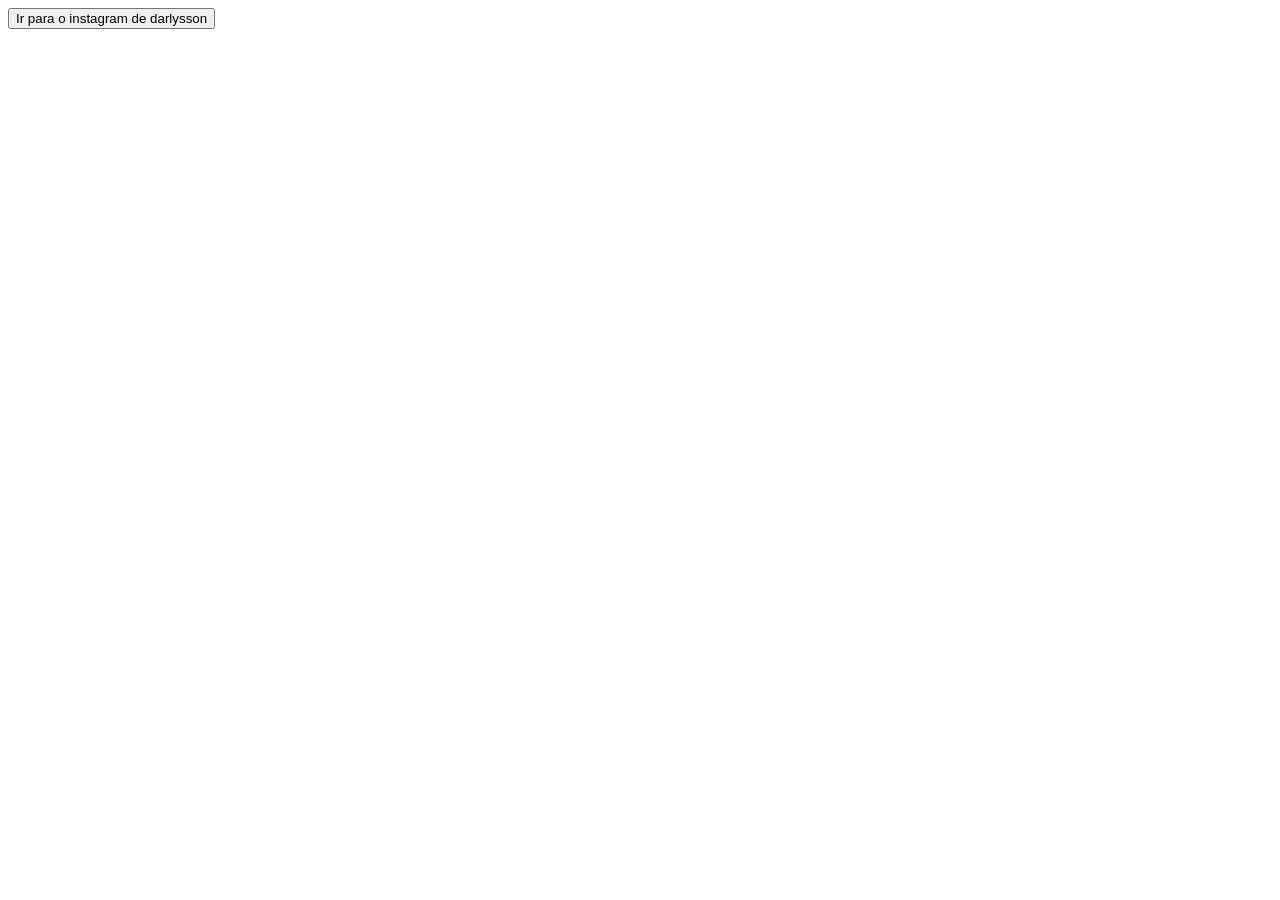
==== index.html @ 5917d844 "criei um botão" ====
<!DOCTYPE html>
<html lang="en">
  <head>
    <meta charset="UTF-8" />
    <meta name="viewport" content="width=device-width, initial-scale=1.0" />
    <link rel="stylesheet" href="style.css" />
    <title>Document</title>
  </head>
  <body>
    <a href="https://www.instagram.com/darlizks/?hl=pt">
      <button>Ir para o instagram de darlysson</button>
    </a>
  </body>
</html>
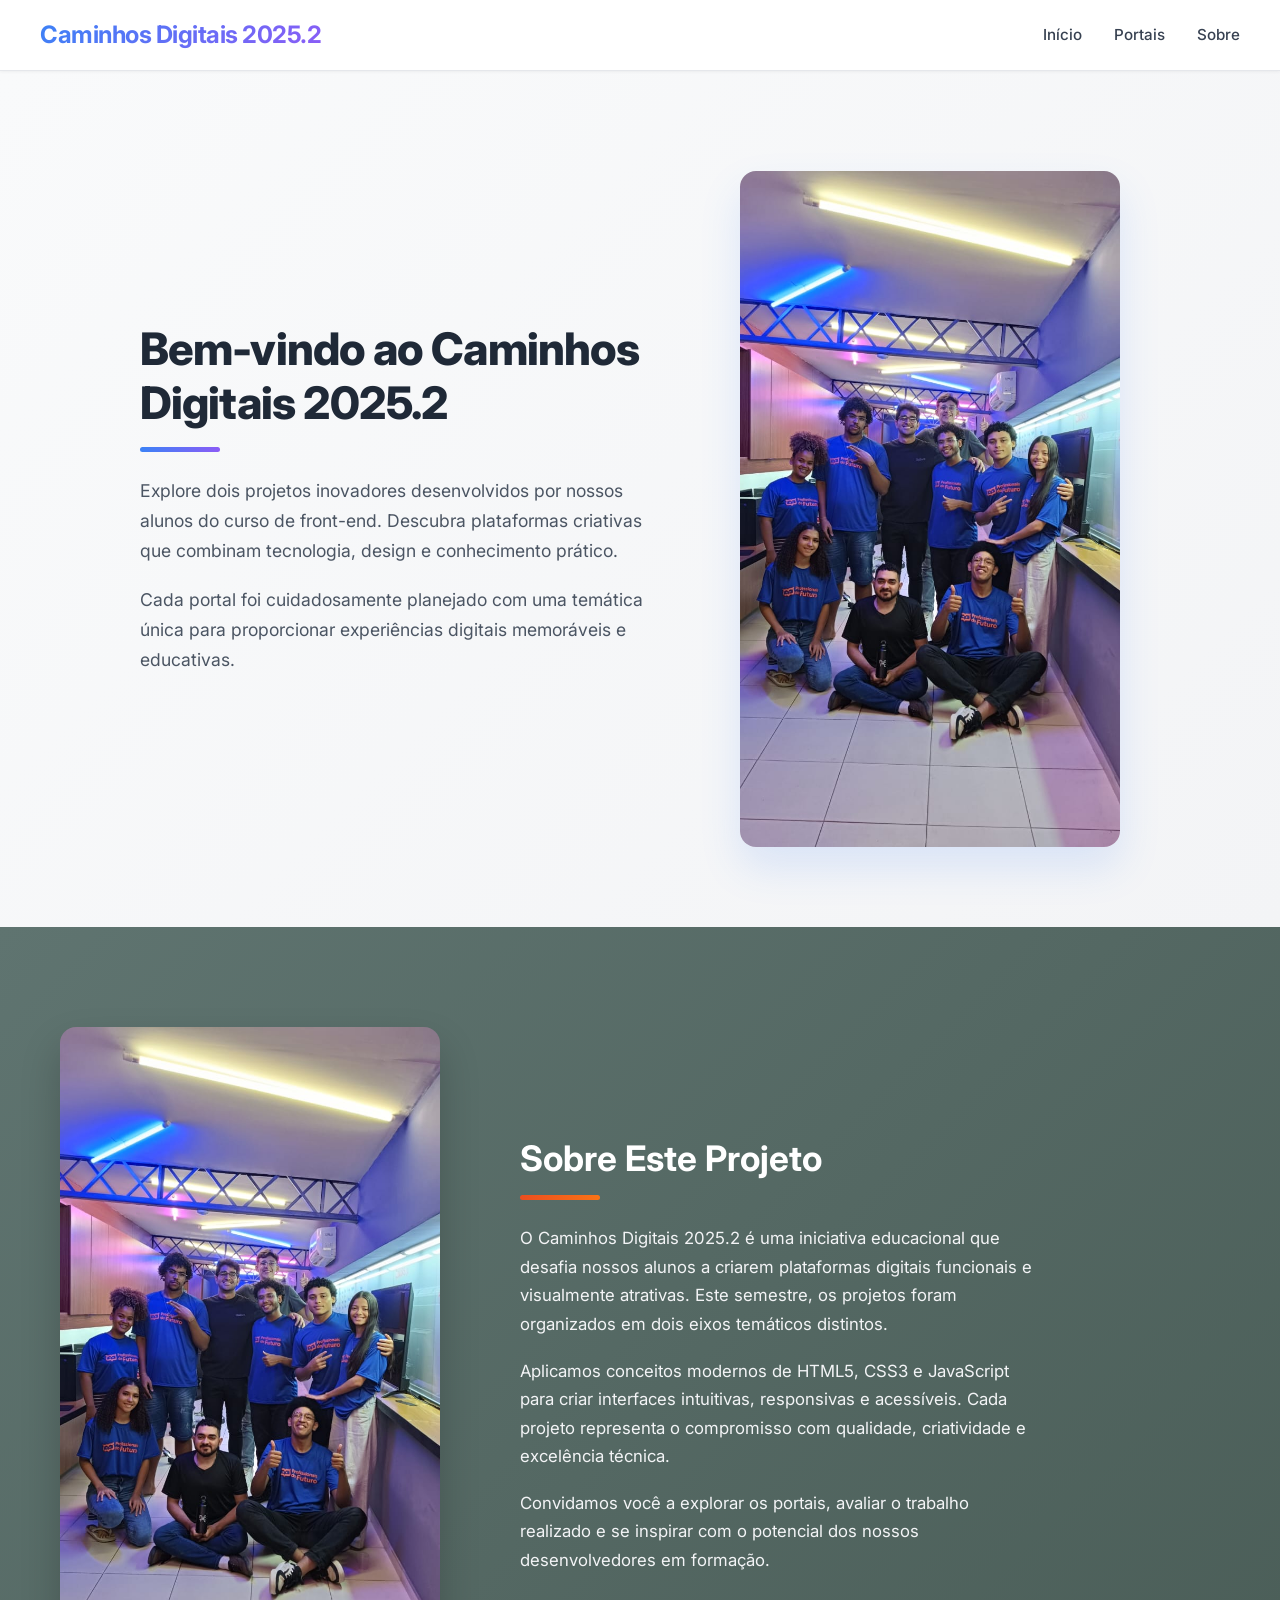
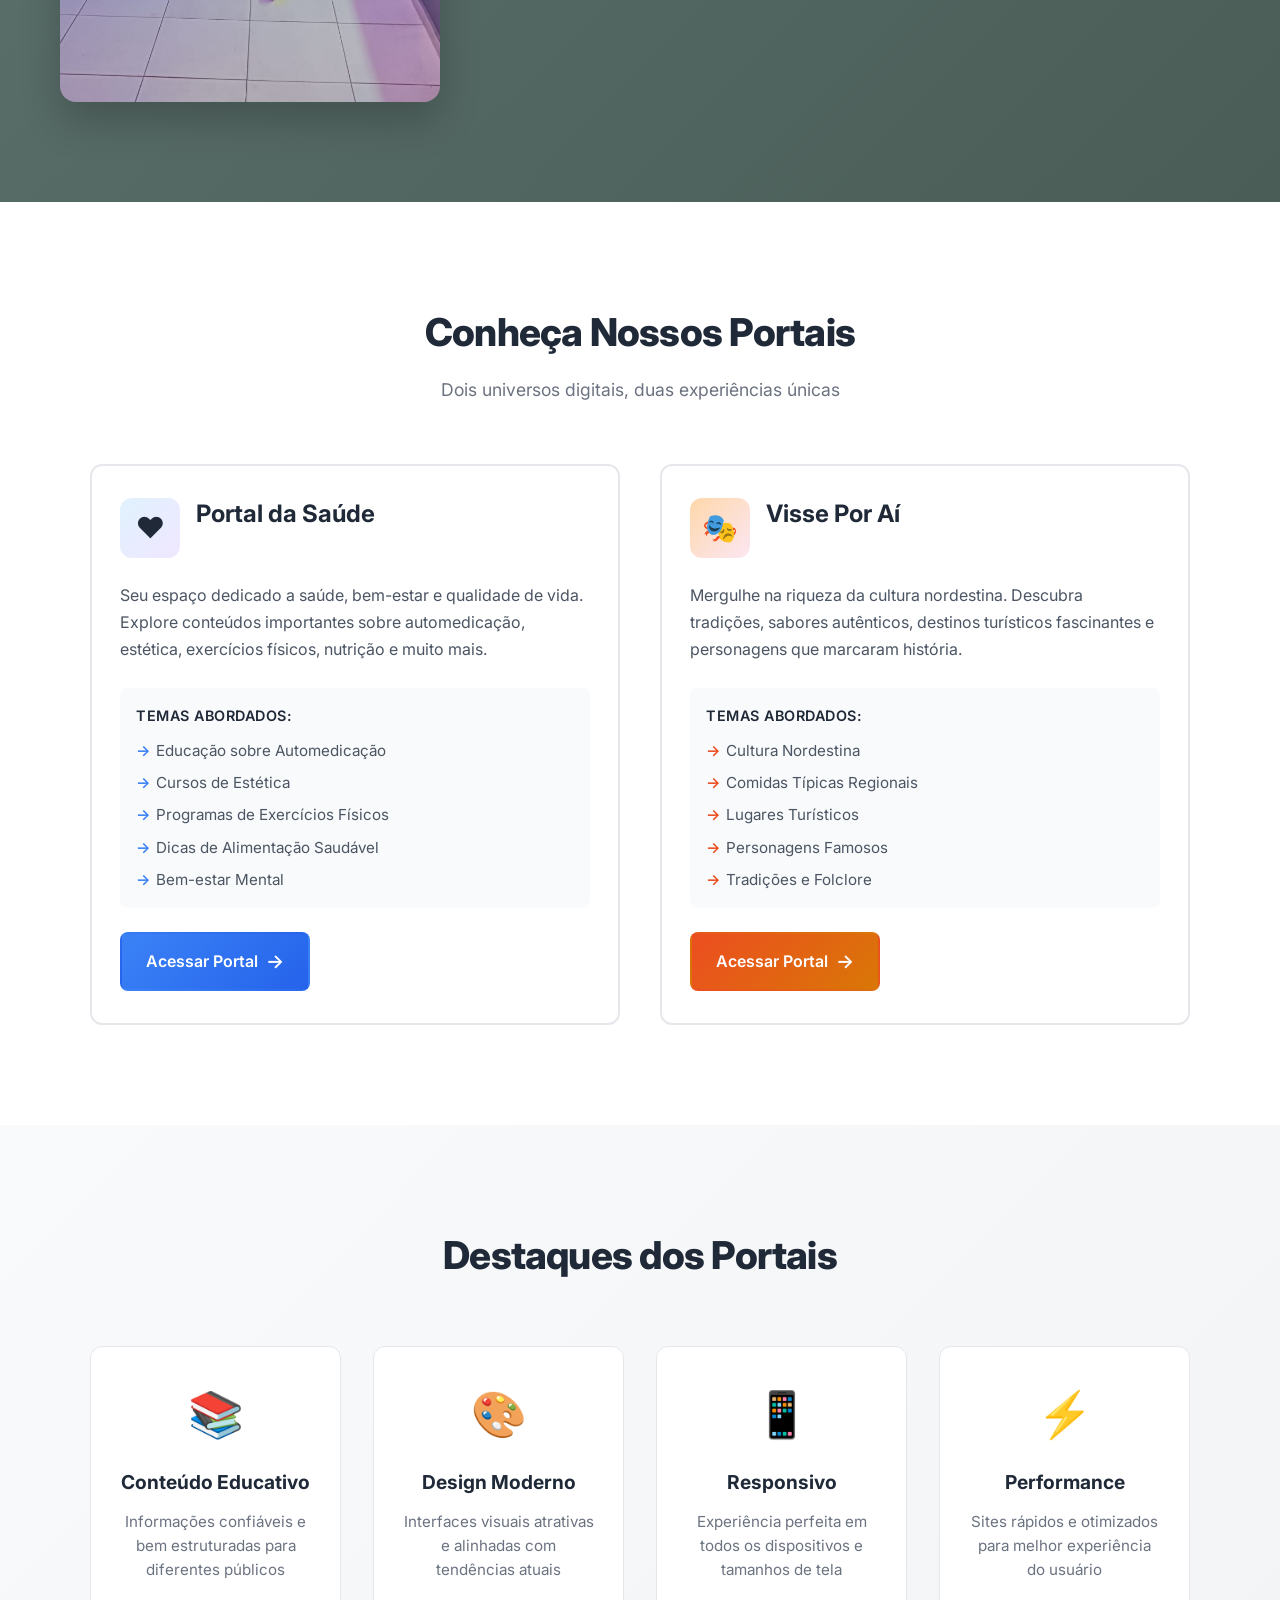
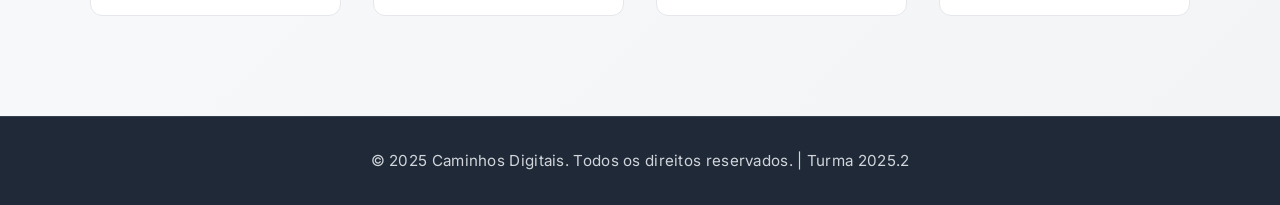
==== commit d81ec790: "feat: site v1" ====
--- a/index.html
+++ b/index.html
@@ -1,14 +1,168 @@
 <!DOCTYPE html>
-<html lang="en">
-  <head>
-    <meta charset="UTF-8" />
-    <meta name="viewport" content="width=device-width, initial-scale=1.0" />
-    <link rel="stylesheet" href="style.css" />
-    <title>Document</title>
-  </head>
-  <body>
-    <a href="https://www.instagram.com/darlizks/?hl=pt">
-      <button>Ir para o instagram de darlysson</button>
-    </a>
-  </body>
+<html lang="pt-br">
+<head>
+  <meta charset="UTF-8" />
+  <meta name="viewport" content="width=device-width, initial-scale=1.0"/>
+  <title>Início | Caminhos Digitais 2025.2</title>
+  <link rel="stylesheet" href="style.css" />
+  <link href="https://fonts.googleapis.com/css2?family=Inter:wght@400;600;700;800&display=swap" rel="stylesheet">
+</head>
+<body>
+  <nav class="navbar">
+    <div class="navbar__left">
+      <div class="navbar__title">
+        <h1>Caminhos Digitais 2025.2</h1>
+      </div>
+    </div>
+    <ul class="navbar__links">
+      <li><a href="#inicio">Início</a></li>
+      <li><a href="#portais">Portais</a></li>
+      <li><a href="#sobre">Sobre</a></li>
+    </ul>
+  </nav>
+
+  <main class="main-content">
+    <!-- Seção Hero -->
+    <section class="hero" id="inicio">
+      <div class="hero__content">
+        <h2 class="hero__title">Bem-vindo ao Caminhos Digitais 2025.2</h2>
+        <p class="hero__description">
+          Explore dois projetos inovadores desenvolvidos por nossos alunos do curso de front-end. Descubra plataformas criativas que combinam tecnologia, design e conhecimento prático.
+        </p>
+        <p class="hero__description">
+          Cada portal foi cuidadosamente planejado com uma temática única para proporcionar experiências digitais memoráveis e educativas.
+        </p>
+      </div>
+      <div class="hero__image">
+        <img src="./assets/turma.jpeg" alt="Ilustração Caminhos Digitais" class="hero__image-content" />
+      </div>
+    </section>
+
+    <!-- Seção Sobre -->
+    <section class="about" id="sobre">
+      <div class="about__image">
+        <img src="./assets/turma.jpeg" alt="Sobre o Projeto" class="about__image-content" />
+      </div>
+      <div class="about__content">
+        <h2 class="about__title">Sobre Este Projeto</h2>
+        <p class="about__description">
+          O Caminhos Digitais 2025.2 é uma iniciativa educacional que desafia nossos alunos a criarem plataformas digitais funcionais e visualmente atrativas. Este semestre, os projetos foram organizados em dois eixos temáticos distintos.
+        </p>
+        <p class="about__description">
+          Aplicamos conceitos modernos de HTML5, CSS3 e JavaScript para criar interfaces intuitivas, responsivas e acessíveis. Cada projeto representa o compromisso com qualidade, criatividade e excelência técnica.
+        </p>
+        <p class="about__description">
+          Convidamos você a explorar os portais, avaliar o trabalho realizado e se inspirar com o potencial dos nossos desenvolvedores em formação.
+        </p>
+      </div>
+    </section>
+
+    <!-- Seção Portais -->
+    <section class="portals" id="portais">
+      <h2 class="portals__title">Conheça Nossos Portais</h2>
+      <p class="portals__subtitle">Dois universos digitais, duas experiências únicas</p>
+
+      <div class="portals__grid">
+        <!-- Portal 1: Saúde -->
+        <div class="portal-card">
+          <div class="portal-card__header">
+            <div class="portal-card__icon">
+              <span class="icon-health">❤️</span>
+            </div>
+            <h3 class="portal-card__title">Portal da Saúde</h3>
+          </div>
+          
+          <div class="portal-card__content">
+            <p class="portal-card__description">
+              Seu espaço dedicado a saúde, bem-estar e qualidade de vida. Explore conteúdos importantes sobre automedicação, estética, exercícios físicos, nutrição e muito mais.
+            </p>
+            
+            <div class="portal-card__topics">
+              <h4 class="portal-card__topics-title">Temas abordados:</h4>
+              <ul class="portal-card__topics-list">
+                <li>Educação sobre Automedicação</li>
+                <li>Cursos de Estética</li>
+                <li>Programas de Exercícios Físicos</li>
+                <li>Dicas de Alimentação Saudável</li>
+                <li>Bem-estar Mental</li>
+              </ul>
+            </div>
+          </div>
+          
+          <a href="./portal-saude/index.html" class="portal-card__link">
+            Acessar Portal
+            <span class="portal-card__arrow">→</span>
+          </a>
+        </div>
+
+        <!-- Portal 2: Nordeste -->
+        <div class="portal-card">
+          <div class="portal-card__header">
+            <div class="portal-card__icon">
+              <span class="icon-northeast">🎭</span>
+            </div>
+            <h3 class="portal-card__title">Visse Por Aí</h3>
+          </div>
+          
+          <div class="portal-card__content">
+            <p class="portal-card__description">
+              Mergulhe na riqueza da cultura nordestina. Descubra tradições, sabores autênticos, destinos turísticos fascinantes e personagens que marcaram história.
+            </p>
+            
+            <div class="portal-card__topics">
+              <h4 class="portal-card__topics-title">Temas abordados:</h4>
+              <ul class="portal-card__topics-list">
+                <li>Cultura Nordestina</li>
+                <li>Comidas Típicas Regionais</li>
+                <li>Lugares Turísticos</li>
+                <li>Personagens Famosos</li>
+                <li>Tradições e Folclore</li>
+              </ul>
+            </div>
+          </div>
+          
+          <a href="./visse-por-ai/index.html" class="portal-card__link">
+            Acessar Portal
+            <span class="portal-card__arrow">→</span>
+          </a>
+        </div>
+      </div>
+    </section>
+
+    <!-- Seção Destaques -->
+    <section class="highlights">
+      <h2 class="highlights__title">Destaques dos Portais</h2>
+      
+      <div class="highlights__grid">
+        <div class="highlight-item">
+          <div class="highlight-item__icon">📚</div>
+          <h3 class="highlight-item__title">Conteúdo Educativo</h3>
+          <p class="highlight-item__text">Informações confiáveis e bem estruturadas para diferentes públicos</p>
+        </div>
+
+        <div class="highlight-item">
+          <div class="highlight-item__icon">🎨</div>
+          <h3 class="highlight-item__title">Design Moderno</h3>
+          <p class="highlight-item__text">Interfaces visuais atrativas e alinhadas com tendências atuais</p>
+        </div>
+
+        <div class="highlight-item">
+          <div class="highlight-item__icon">📱</div>
+          <h3 class="highlight-item__title">Responsivo</h3>
+          <p class="highlight-item__text">Experiência perfeita em todos os dispositivos e tamanhos de tela</p>
+        </div>
+
+        <div class="highlight-item">
+          <div class="highlight-item__icon">⚡</div>
+          <h3 class="highlight-item__title">Performance</h3>
+          <p class="highlight-item__text">Sites rápidos e otimizados para melhor experiência do usuário</p>
+        </div>
+      </div>
+    </section>
+  </main>
+
+  <footer class="footer">
+    <p>&copy; 2025 Caminhos Digitais. Todos os direitos reservados. | Turma 2025.2</p>
+  </footer>
+</body>
 </html>
--- a/style.css
+++ b/style.css
@@ -0,0 +1,712 @@
+/* ============================================
+   Reset e Base
+   ============================================ */
+* {
+  margin: 0;
+  padding: 0;
+  box-sizing: border-box;
+}
+
+html {
+  scroll-behavior: smooth;
+}
+
+body {
+  font-family: 'Inter', -apple-system, BlinkMacSystemFont, 'Segoe UI', sans-serif;
+  background-color: #f9fafb;
+  color: #1f2937;
+  line-height: 1.6;
+  overflow-x: hidden;
+}
+
+/* ============================================
+   Navbar
+   ============================================ */
+.navbar {
+  background: #ffffff;
+  padding: 16px 40px;
+  display: flex;
+  align-items: center;
+  justify-content: space-between;
+  border-bottom: 1px solid #e5e7eb;
+  position: sticky;
+  top: 0;
+  z-index: 100;
+  box-shadow: 0 1px 3px rgba(0, 0, 0, 0.05);
+}
+
+.navbar__left {
+  display: flex;
+  align-items: center;
+  gap: 16px;
+}
+
+.navbar__title h1 {
+  font-size: 1.5rem;
+  font-weight: 700;
+  background: linear-gradient(135deg, #3b82f6 0%, #8b5cf6 100%);
+  -webkit-background-clip: text;
+  -webkit-text-fill-color: transparent;
+  background-clip: text;
+  letter-spacing: -0.5px;
+}
+
+.navbar__links {
+  list-style: none;
+  display: flex;
+  gap: 32px;
+  align-items: center;
+}
+
+.navbar__links a {
+  text-decoration: none;
+  color: #374151;
+  font-weight: 500;
+  font-size: 0.95rem;
+  transition: color 0.3s ease;
+  position: relative;
+}
+
+.navbar__links a::after {
+  content: '';
+  position: absolute;
+  bottom: -4px;
+  left: 0;
+  width: 0;
+  height: 2px;
+  background: linear-gradient(135deg, #3b82f6 0%, #8b5cf6 100%);
+  transition: width 0.3s ease;
+}
+
+.navbar__links a:hover {
+  color: #3b82f6;
+}
+
+.navbar__links a:hover::after {
+  width: 100%;
+}
+
+/* ============================================
+   Main Content
+   ============================================ */
+.main-content {
+  width: 100%;
+}
+
+/* ============================================
+   Hero Section
+   ============================================ */
+.hero {
+  display: flex;
+  flex-wrap: wrap;
+  align-items: center;
+  justify-content: center;
+  gap: 60px;
+  padding: 100px 40px 80px;
+  background: linear-gradient(135deg, #f9fafb 0%, #f3f4f6 100%);
+}
+
+.hero__content {
+  flex: 1 1 320px;
+  max-width: 520px;
+}
+
+.hero__title {
+  font-size: 2.8rem;
+  font-weight: 800;
+  color: #1f2937;
+  margin-bottom: 24px;
+  line-height: 1.2;
+  letter-spacing: -0.02em;
+}
+
+.hero__title::after {
+  content: '';
+  display: block;
+  width: 80px;
+  height: 5px;
+  background: linear-gradient(90deg, #3b82f6 0%, #8b5cf6 100%);
+  border-radius: 3px;
+  margin-top: 16px;
+}
+
+.hero__description {
+  font-size: 1.1rem;
+  color: #4b5563;
+  margin-bottom: 20px;
+  line-height: 1.7;
+}
+
+.hero__image {
+  flex: 1 1 320px;
+  max-width: 420px;
+  display: flex;
+  align-items: center;
+  justify-content: center;
+}
+
+.hero__image-content {
+  width: 100%;
+  max-width: 380px;
+  border-radius: 16px;
+  box-shadow: 0 20px 40px rgba(59, 130, 246, 0.15);
+  object-fit: cover;
+}
+
+/* ============================================
+   About Section
+   ============================================ */
+.about {
+  display: flex;
+  flex-wrap: wrap;
+  align-items: center;
+  gap: 60px;
+  padding: 100px 40px;
+  background: linear-gradient(135deg, #5F7470 0%, #4a5d57 100%);
+}
+
+.about__image {
+  flex: 1 1 320px;
+  max-width: 420px;
+  display: flex;
+  align-items: center;
+  justify-content: center;
+  order: -1;
+}
+
+.about__image-content {
+  width: 100%;
+  max-width: 380px;
+  border-radius: 16px;
+  box-shadow: 0 20px 40px rgba(0, 0, 0, 0.2);
+  object-fit: cover;
+}
+
+.about__content {
+  flex: 1 1 320px;
+  max-width: 520px;
+}
+
+.about__title {
+  font-size: 2.2rem;
+  font-weight: 700;
+  color: #ffffff;
+  margin-bottom: 24px;
+  line-height: 1.2;
+}
+
+.about__title::after {
+  content: '';
+  display: block;
+  width: 80px;
+  height: 5px;
+  background: linear-gradient(90deg, #ec4e20 0%, #f97316 100%);
+  border-radius: 3px;
+  margin-top: 16px;
+}
+
+.about__description {
+  font-size: 1.05rem;
+  color: #f3f4f6;
+  margin-bottom: 18px;
+  line-height: 1.7;
+}
+
+/* ============================================
+   Portals Section
+   ============================================ */
+.portals {
+  padding: 100px 40px;
+  background: #ffffff;
+}
+
+.portals__title {
+  font-size: 2.4rem;
+  font-weight: 800;
+  text-align: center;
+  color: #1f2937;
+  margin-bottom: 12px;
+  letter-spacing: -0.02em;
+}
+
+.portals__title::after {
+  content: '';
+  display: block;
+  width: 100%;
+  height: 0;
+}
+
+.portals__subtitle {
+  font-size: 1.1rem;
+  text-align: center;
+  color: #6b7280;
+  margin-bottom: 60px;
+}
+
+.portals__grid {
+  display: grid;
+  grid-template-columns: repeat(auto-fit, minmax(320px, 1fr));
+  gap: 40px;
+  max-width: 1100px;
+  margin: 0 auto;
+}
+
+/* ============================================
+   Portal Card
+   ============================================ */
+.portal-card {
+  display: flex;
+  flex-direction: column;
+  height: 100%;
+  background: #ffffff;
+  border: 2px solid #e5e7eb;
+  border-radius: 12px;
+  padding: 32px 28px;
+  transition: all 0.4s cubic-bezier(0.4, 0, 0.2, 1);
+  position: relative;
+  overflow: hidden;
+}
+
+.portal-card::before {
+  content: '';
+  position: absolute;
+  top: 0;
+  left: 0;
+  right: 0;
+  height: 4px;
+  background: linear-gradient(90deg, #3b82f6 0%, #8b5cf6 100%);
+  transform: scaleX(0);
+  transform-origin: left;
+  transition: transform 0.4s ease;
+}
+
+.portal-card:nth-child(2)::before {
+  background: linear-gradient(90deg, #ec4e20 0%, #f97316 100%);
+}
+
+.portal-card:hover {
+  border-color: #3b82f6;
+  box-shadow: 0 20px 40px rgba(59, 130, 246, 0.15);
+  transform: translateY(-8px);
+}
+
+.portal-card:nth-child(2):hover {
+  border-color: #ec4e20;
+  box-shadow: 0 20px 40px rgba(236, 78, 32, 0.15);
+}
+
+.portal-card:hover::before {
+  transform: scaleX(1);
+}
+
+.portal-card__header {
+  display: flex;
+  align-items: flex-start;
+  gap: 16px;
+  margin-bottom: 24px;
+}
+
+.portal-card__icon {
+  display: flex;
+  align-items: center;
+  justify-content: center;
+  width: 60px;
+  height: 60px;
+  border-radius: 12px;
+  background: linear-gradient(135deg, #e0f2fe 0%, #f0e7ff 100%);
+  font-size: 1.8rem;
+  flex-shrink: 0;
+}
+
+.portal-card:nth-child(2) .portal-card__icon {
+  background: linear-gradient(135deg, #fed7aa 0%, #fce7f3 100%);
+}
+
+.portal-card__title {
+  font-size: 1.5rem;
+  font-weight: 700;
+  color: #1f2937;
+  line-height: 1.3;
+}
+
+.portal-card__content {
+  flex: 1;
+  margin-bottom: 24px;
+}
+
+.portal-card__description {
+  font-size: 1rem;
+  color: #4b5563;
+  margin-bottom: 24px;
+  line-height: 1.7;
+}
+
+.portal-card__topics {
+  background: #f9fafb;
+  border-radius: 8px;
+  padding: 16px;
+  margin-bottom: 0;
+}
+
+.portal-card__topics-title {
+  font-size: 0.9rem;
+  font-weight: 600;
+  color: #1f2937;
+  margin-bottom: 12px;
+  text-transform: uppercase;
+  letter-spacing: 0.5px;
+}
+
+.portal-card__topics-list {
+  list-style: none;
+  display: flex;
+  flex-direction: column;
+  gap: 8px;
+}
+
+.portal-card__topics-list li {
+  font-size: 0.95rem;
+  color: #4b5563;
+  padding-left: 20px;
+  position: relative;
+}
+
+.portal-card__topics-list li::before {
+  content: '→';
+  position: absolute;
+  left: 0;
+  font-weight: 600;
+  color: #3b82f6;
+}
+
+.portal-card:nth-child(2) .portal-card__topics-list li::before {
+  color: #ec4e20;
+}
+
+.portal-card__link {
+  display: inline-flex;
+  align-items: center;
+  gap: 8px;
+  padding: 12px 24px;
+  background: linear-gradient(135deg, #3b82f6 0%, #2563eb 100%);
+  color: #ffffff;
+  text-decoration: none;
+  border-radius: 8px;
+  font-weight: 600;
+  font-size: 1rem;
+  transition: all 0.3s ease;
+  width: fit-content;
+  border: 2px solid transparent;
+}
+
+.portal-card:nth-child(2) .portal-card__link {
+  background: linear-gradient(135deg, #ec4e20 0%, #d97706 100%);
+}
+
+.portal-card__link:hover {
+  transform: translateX(4px);
+  box-shadow: 0 10px 20px rgba(59, 130, 246, 0.3);
+}
+
+.portal-card:nth-child(2) .portal-card__link:hover {
+  box-shadow: 0 10px 20px rgba(236, 78, 32, 0.3);
+}
+
+.portal-card__arrow {
+  font-size: 1.2rem;
+  transition: transform 0.3s ease;
+}
+
+.portal-card__link:hover .portal-card__arrow {
+  transform: translateX(4px);
+}
+
+/* ============================================
+   Highlights Section
+   ============================================ */
+.highlights {
+  padding: 100px 40px;
+  background: linear-gradient(135deg, #f9fafb 0%, #f3f4f6 100%);
+}
+
+.highlights__title {
+  font-size: 2.4rem;
+  font-weight: 800;
+  text-align: center;
+  color: #1f2937;
+  margin-bottom: 60px;
+  letter-spacing: -0.02em;
+}
+
+.highlights__grid {
+  display: grid;
+  grid-template-columns: repeat(auto-fit, minmax(240px, 1fr));
+  gap: 32px;
+  max-width: 1100px;
+  margin: 0 auto;
+}
+
+.highlight-item {
+  background: #ffffff;
+  padding: 32px 28px;
+  border-radius: 12px;
+  text-align: center;
+  transition: all 0.3s ease;
+  border: 1px solid #e5e7eb;
+}
+
+.highlight-item:hover {
+  box-shadow: 0 10px 25px rgba(0, 0, 0, 0.08);
+  transform: translateY(-4px);
+  border-color: #d1d5db;
+}
+
+.highlight-item__icon {
+  font-size: 2.8rem;
+  margin-bottom: 16px;
+}
+
+.highlight-item__title {
+  font-size: 1.2rem;
+  font-weight: 700;
+  color: #1f2937;
+  margin-bottom: 12px;
+}
+
+.highlight-item__text {
+  font-size: 0.95rem;
+  color: #6b7280;
+  line-height: 1.6;
+}
+
+/* ============================================
+   Footer
+   ============================================ */
+.footer {
+  background: #1f2937;
+  color: #d1d5db;
+  padding: 32px 40px;
+  text-align: center;
+  font-size: 0.95rem;
+  border-top: 1px solid #374151;
+}
+
+.footer p {
+  letter-spacing: 0.3px;
+}
+
+/* ============================================
+   Responsive Design
+   ============================================ */
+
+/* Tablets */
+@media (max-width: 900px) {
+  .navbar {
+    padding: 12px 24px;
+  }
+
+  .navbar__title h1 {
+    font-size: 1.2rem;
+  }
+
+  .navbar__links {
+    gap: 20px;
+  }
+
+  .hero {
+    padding: 80px 24px 60px;
+    gap: 40px;
+  }
+
+  .hero__title {
+    font-size: 2.2rem;
+  }
+
+  .hero__description {
+    font-size: 1rem;
+  }
+
+  .about {
+    padding: 80px 24px;
+    gap: 40px;
+  }
+
+  .about__title {
+    font-size: 1.8rem;
+  }
+
+  .portals {
+    padding: 80px 24px;
+  }
+
+  .portals__title {
+    font-size: 2rem;
+  }
+
+  .portals__grid {
+    gap: 30px;
+  }
+
+  .highlights {
+    padding: 80px 24px;
+  }
+
+  .highlights__title {
+    font-size: 2rem;
+  }
+}
+
+/* Mobile */
+@media (max-width: 640px) {
+  .navbar {
+    padding: 12px 16px;
+    flex-direction: column;
+    gap: 12px;
+  }
+
+  .navbar__title h1 {
+    font-size: 1rem;
+  }
+
+  .navbar__links {
+    gap: 16px;
+    font-size: 0.9rem;
+  }
+
+  .hero {
+    padding: 60px 16px 40px;
+    gap: 24px;
+  }
+
+  .hero__title {
+    font-size: 1.8rem;
+  }
+
+  .hero__title::after {
+    width: 60px;
+  }
+
+  .hero__description {
+    font-size: 0.95rem;
+  }
+
+  .about {
+    padding: 60px 16px;
+    gap: 24px;
+    order: -1;
+  }
+
+  .about__title {
+    font-size: 1.5rem;
+  }
+
+  .about__title::after {
+    width: 60px;
+  }
+
+  .about__description {
+    font-size: 0.95rem;
+  }
+
+  .portals {
+    padding: 60px 16px;
+  }
+
+  .portals__title {
+    font-size: 1.5rem;
+  }
+
+  .portals__subtitle {
+    font-size: 1rem;
+    margin-bottom: 40px;
+  }
+
+  .portals__grid {
+    gap: 24px;
+  }
+
+  .portal-card {
+    padding: 24px 20px;
+  }
+
+  .portal-card__header {
+    margin-bottom: 20px;
+  }
+
+  .portal-card__icon {
+    width: 50px;
+    height: 50px;
+    font-size: 1.4rem;
+  }
+
+  .portal-card__title {
+    font-size: 1.25rem;
+  }
+
+  .portal-card__description {
+    font-size: 0.95rem;
+  }
+
+  .portal-card__link {
+    font-size: 0.9rem;
+    padding: 10px 20px;
+  }
+
+  .highlights {
+    padding: 60px 16px;
+  }
+
+  .highlights__title {
+    font-size: 1.5rem;
+    margin-bottom: 40px;
+  }
+
+  .highlights__grid {
+    gap: 20px;
+  }
+
+  .highlight-item {
+    padding: 24px 20px;
+  }
+
+  .highlight-item__icon {
+    font-size: 2.2rem;
+  }
+
+  .highlight-item__title {
+    font-size: 1.1rem;
+  }
+
+  .highlight-item__text {
+    font-size: 0.9rem;
+  }
+
+  .footer {
+    padding: 24px 16px;
+    font-size: 0.85rem;
+  }
+}
+
+/* Extra Small Devices */
+@media (max-width: 380px) {
+  .hero__title {
+    font-size: 1.5rem;
+  }
+
+  .about__title {
+    font-size: 1.3rem;
+  }
+
+  .portals__title,
+  .highlights__title {
+    font-size: 1.3rem;
+  }
+
+  .portal-card__title {
+    font-size: 1.1rem;
+  }
+
+  .highlight-item__icon {
+    font-size: 2rem;
+  }
+}
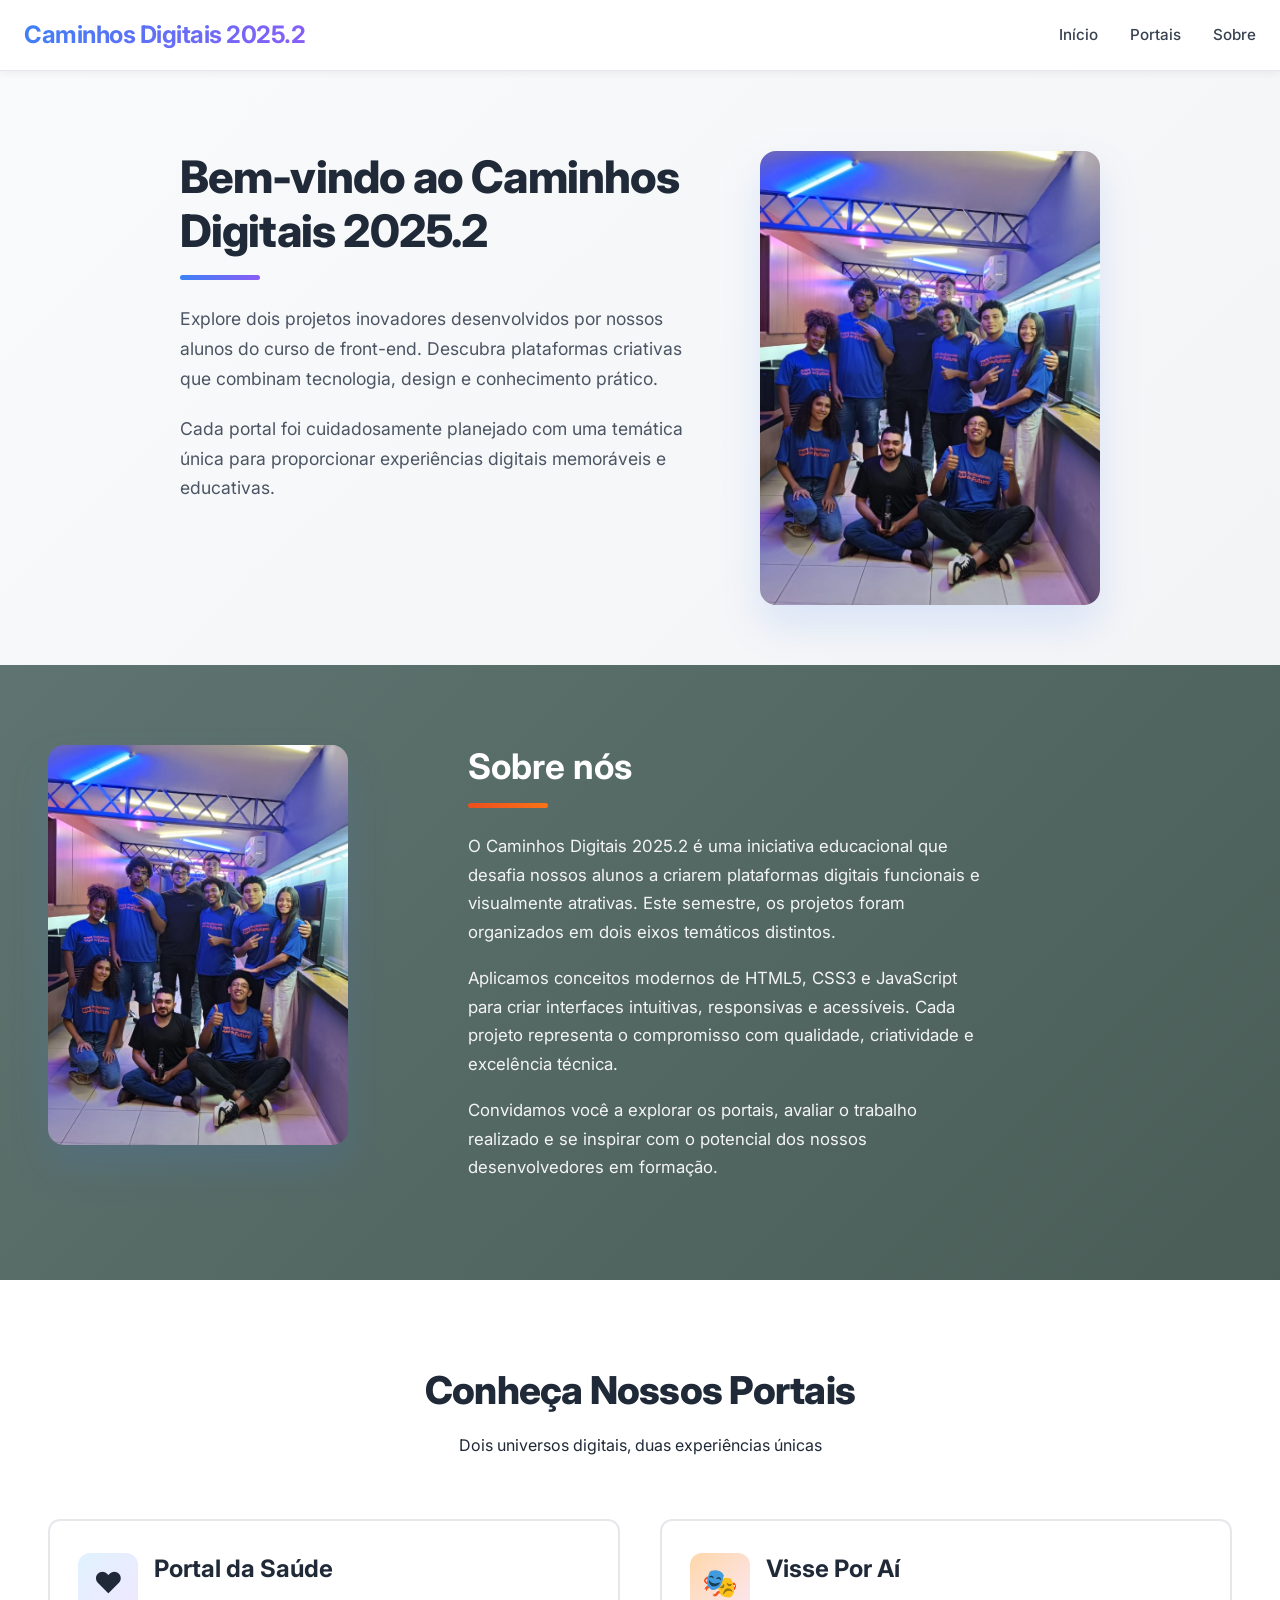
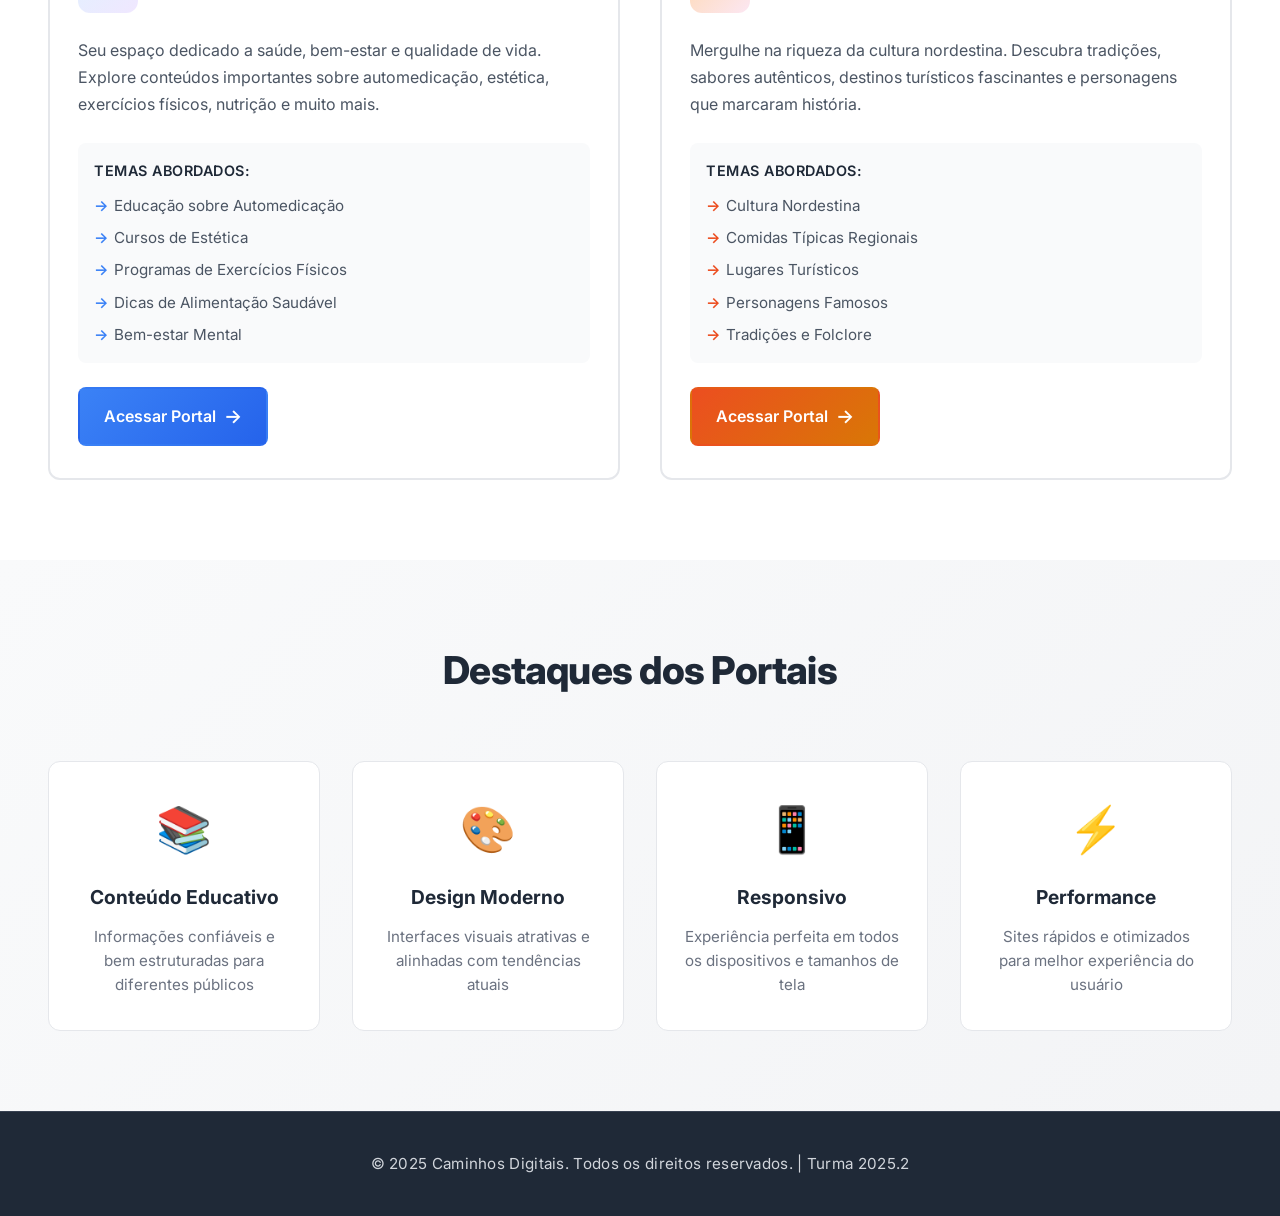
==== commit 028cef6d: "feat: base completed" ====
--- a/index.html
+++ b/index.html
@@ -5,64 +5,77 @@
   <meta name="viewport" content="width=device-width, initial-scale=1.0"/>
   <title>Início | Caminhos Digitais 2025.2</title>
   <link rel="stylesheet" href="style.css" />
-  <link href="https://fonts.googleapis.com/css2?family=Inter:wght@400;600;700;800&display=swap" rel="stylesheet">
+  <link href="https://fonts.googleapis.com/css2?family=Inter:wght@400;500;600;700;800&display=swap" rel="stylesheet">
 </head>
 <body>
   <nav class="navbar">
-    <div class="navbar__left">
-      <div class="navbar__title">
-        <h1>Caminhos Digitais 2025.2</h1>
+    <div class="navbar__wrapper">
+      <div class="navbar__left">
+        <div class="navbar__title">
+          <h1>Caminhos Digitais 2025.2</h1>
+        </div>
       </div>
+      <ul class="navbar__links">
+        <li><a href="#inicio">Início</a></li>
+        <li><a href="#portais">Portais</a></li>
+        <li><a href="#sobre">Sobre</a></li>
+      </ul>
     </div>
-    <ul class="navbar__links">
-      <li><a href="#inicio">Início</a></li>
-      <li><a href="#portais">Portais</a></li>
-      <li><a href="#sobre">Sobre</a></li>
-    </ul>
   </nav>
 
   <main class="main-content">
     <!-- Seção Hero -->
     <section class="hero" id="inicio">
-      <div class="hero__content">
-        <h2 class="hero__title">Bem-vindo ao Caminhos Digitais 2025.2</h2>
-        <p class="hero__description">
-          Explore dois projetos inovadores desenvolvidos por nossos alunos do curso de front-end. Descubra plataformas criativas que combinam tecnologia, design e conhecimento prático.
-        </p>
-        <p class="hero__description">
-          Cada portal foi cuidadosamente planejado com uma temática única para proporcionar experiências digitais memoráveis e educativas.
-        </p>
-      </div>
-      <div class="hero__image">
-        <img src="./assets/turma.jpeg" alt="Ilustração Caminhos Digitais" class="hero__image-content" />
+      <div class="container">
+        <div class="hero__inner">
+          <div class="hero__content">
+            <h2 class="hero__title">Bem-vindo ao Caminhos Digitais 2025.2</h2>
+            <p class="hero__description">
+              Explore dois projetos inovadores desenvolvidos por nossos alunos do curso de front-end. Descubra plataformas criativas que combinam tecnologia, design e conhecimento prático.
+            </p>
+            <p class="hero__description">
+              Cada portal foi cuidadosamente planejado com uma temática única para proporcionar experiências digitais memoráveis e educativas.
+            </p>
+          </div>
+          <div class="hero__image">
+            <img src="./assets/turma.jpeg" alt="Ilustração Caminhos Digitais" class="hero__image-content" />
+          </div>
+        </div>
       </div>
     </section>
 
     <!-- Seção Sobre -->
     <section class="about" id="sobre">
-      <div class="about__image">
-        <img src="./assets/turma.jpeg" alt="Sobre o Projeto" class="about__image-content" />
-      </div>
-      <div class="about__content">
-        <h2 class="about__title">Sobre Este Projeto</h2>
-        <p class="about__description">
-          O Caminhos Digitais 2025.2 é uma iniciativa educacional que desafia nossos alunos a criarem plataformas digitais funcionais e visualmente atrativas. Este semestre, os projetos foram organizados em dois eixos temáticos distintos.
-        </p>
-        <p class="about__description">
-          Aplicamos conceitos modernos de HTML5, CSS3 e JavaScript para criar interfaces intuitivas, responsivas e acessíveis. Cada projeto representa o compromisso com qualidade, criatividade e excelência técnica.
-        </p>
-        <p class="about__description">
-          Convidamos você a explorar os portais, avaliar o trabalho realizado e se inspirar com o potencial dos nossos desenvolvedores em formação.
-        </p>
+      <div class="container">
+        <div class="about__inner">
+          <div class="about__image">
+            <img src="./assets/turma.jpeg" alt="Sobre o Projeto" class="about__image-content" />
+          </div>
+          <div class="about__content">
+            <h2 class="about__title">Sobre nós</h2>
+            <p class="about__description">
+              O Caminhos Digitais 2025.2 é uma iniciativa educacional que desafia nossos alunos a criarem plataformas digitais funcionais e visualmente atrativas. Este semestre, os projetos foram organizados em dois eixos temáticos distintos.
+            </p>
+            <p class="about__description">
+              Aplicamos conceitos modernos de HTML5, CSS3 e JavaScript para criar interfaces intuitivas, responsivas e acessíveis. Cada projeto representa o compromisso com qualidade, criatividade e excelência técnica.
+            </p>
+            <p class="about__description">
+              Convidamos você a explorar os portais, avaliar o trabalho realizado e se inspirar com o potencial dos nossos desenvolvedores em formação.
+            </p>
+          </div>
+        </div>
       </div>
     </section>
 
     <!-- Seção Portais -->
     <section class="portals" id="portais">
-      <h2 class="portals__title">Conheça Nossos Portais</h2>
-      <p class="portals__subtitle">Dois universos digitais, duas experiências únicas</p>
+      <div class="container">
+        <div class="portals__header">
+          <h2 class="portals__title">Conheça Nossos Portais</h2>
+          <p class="portals__subtitle">Dois universos digitais, duas experiências únicas</p>
+        </div>
 
-      <div class="portals__grid">
+        <div class="portals__grid">
         <!-- Portal 1: Saúde -->
         <div class="portal-card">
           <div class="portal-card__header">
@@ -126,14 +139,16 @@
             <span class="portal-card__arrow">→</span>
           </a>
         </div>
+        </div>
       </div>
     </section>
 
     <!-- Seção Destaques -->
     <section class="highlights">
-      <h2 class="highlights__title">Destaques dos Portais</h2>
-      
-      <div class="highlights__grid">
+      <div class="container">
+        <h2 class="highlights__title">Destaques dos Portais</h2>
+        
+        <div class="highlights__grid">
         <div class="highlight-item">
           <div class="highlight-item__icon">📚</div>
           <h3 class="highlight-item__title">Conteúdo Educativo</h3>
@@ -162,7 +177,9 @@
   </main>
 
   <footer class="footer">
-    <p>&copy; 2025 Caminhos Digitais. Todos os direitos reservados. | Turma 2025.2</p>
+    <div class="container">
+      <p>&copy; 2025 Caminhos Digitais. Todos os direitos reservados. | Turma 2025.2</p>
+    </div>
   </footer>
 </body>
 </html>
--- a/style.css
+++ b/style.css
@@ -19,20 +19,36 @@
   overflow-x: hidden;
 }
 
+/* Container wrapper para todo o conteúdo */
+.container {
+  width: 100%;
+  max-width: 1280px;
+  margin: 0 auto;
+  padding: 0 24px;
+}
+
 /* ============================================
    Navbar
    ============================================ */
 .navbar {
   background: #ffffff;
-  padding: 16px 40px;
-  display: flex;
-  align-items: center;
-  justify-content: space-between;
+  padding: 16px 0;
   border-bottom: 1px solid #e5e7eb;
   position: sticky;
   top: 0;
   z-index: 100;
-  box-shadow: 0 1px 3px rgba(0, 0, 0, 0.05);
+  box-shadow: 0 2px 8px rgba(0, 0, 0, 0.06);
+}
+
+.navbar__wrapper {
+  width: 100%;
+  max-width: 1280px;
+  margin: 0 auto;
+  padding: 0 24px;
+  display: flex;
+  align-items: center;
+  justify-content: space-between;
+  gap: 24px;
 }
 
 .navbar__left {
@@ -98,12 +114,18 @@
    ============================================ */
 .hero {
   display: flex;
-  flex-wrap: wrap;
   align-items: center;
   justify-content: center;
+  padding: 80px 24px 60px 24px;
+  background: linear-gradient(135deg, #f9fafb 0%, #f3f4f6 100%);
+}
+
+.hero__inner {
+  display: flex;
+  flex-wrap: wrap;
+  align-items: flex-start;
+  justify-content: center;
   gap: 60px;
-  padding: 100px 40px 80px;
-  background: linear-gradient(135deg, #f9fafb 0%, #f3f4f6 100%);
 }
 
 .hero__content {
@@ -138,19 +160,20 @@
 }
 
 .hero__image {
-  flex: 1 1 320px;
-  max-width: 420px;
+  flex: 1 1 280px;
+  max-width: 340px;
   display: flex;
   align-items: center;
   justify-content: center;
 }
 
 .hero__image-content {
-  width: 100%;
-  max-width: 380px;
-  border-radius: 16px;
-  box-shadow: 0 20px 40px rgba(59, 130, 246, 0.15);
-  object-fit: cover;
+    width: 100%;
+    max-width: 420px;
+    aspect-ratio: 0.75 / 1;
+    border-radius: 16px;
+    box-shadow: 0 20px 40px rgba(59, 130, 246, 0.15);
+    object-fit: cover;
 }
 
 /* ============================================
@@ -158,33 +181,44 @@
    ============================================ */
 .about {
   display: flex;
+  align-items: center;
+  justify-content: center;
+  padding: 80px 24px 80px 24px;
+  background: linear-gradient(135deg, #5F7470 0%, #4a5d57 100%);
+}
+
+.about__inner {
+  display: flex;
   flex-wrap: wrap;
-  align-items: center;
-  gap: 60px;
-  padding: 100px 40px;
-  background: linear-gradient(135deg, #5F7470 0%, #4a5d57 100%);
+  align-items: flex-start;
+  gap: 120px; /* reduzido para aproximar imagem e texto */
+  max-width: 1280px;
+  margin: 0 auto;
 }
 
 .about__image {
-  flex: 1 1 320px;
-  max-width: 420px;
+  flex: 0 0 300px; /* manter largura consistente */
+  max-width: 300px;
   display: flex;
   align-items: center;
   justify-content: center;
   order: -1;
+  margin: 0; /* remove margem automática para ficar mais próxima do texto */
 }
 
 .about__image-content {
-  width: 100%;
-  max-width: 380px;
-  border-radius: 16px;
-  box-shadow: 0 20px 40px rgba(0, 0, 0, 0.2);
-  object-fit: cover;
+   width: 100%;
+    max-width: 420px;
+    aspect-ratio: 0.75 / 1;
+    border-radius: 16px;
+    box-shadow: 0 20px 40px rgba(59, 130, 246, 0.15);
+    object-fit: cover;
 }
 
 .about__content {
-  flex: 1 1 320px;
+  flex: 1 1 1px;
   max-width: 520px;
+  margin: 0; /* remove margem para aproximar do bloco de imagem */
 }
 
 .about__title {
@@ -216,39 +250,27 @@
    Portals Section
    ============================================ */
 .portals {
-  padding: 100px 40px;
+  padding: 80px 24px 80px 24px;
   background: #ffffff;
 }
 
-.portals__title {
-  font-size: 2.4rem;
-  font-weight: 800;
+.portals__header {
+  margin-bottom: 60px;
   text-align: center;
-  color: #1f2937;
-  margin-bottom: 12px;
-  letter-spacing: -0.02em;
-}
-
-.portals__title::after {
-  content: '';
-  display: block;
-  width: 100%;
-  height: 0;
-}
-
-.portals__subtitle {
-  font-size: 1.1rem;
-  text-align: center;
-  color: #6b7280;
-  margin-bottom: 60px;
 }
 
 .portals__grid {
   display: grid;
   grid-template-columns: repeat(auto-fit, minmax(320px, 1fr));
   gap: 40px;
-  max-width: 1100px;
-  margin: 0 auto;
+}
+
+.portals__title {
+  font-size: 2.4rem;
+  font-weight: 800;
+  color: #1f2937;
+  margin-bottom: 12px;
+  letter-spacing: -0.02em;
 }
 
 /* ============================================
@@ -425,7 +447,7 @@
    Highlights Section
    ============================================ */
 .highlights {
-  padding: 100px 40px;
+  padding: 80px 24px 80px 24px;
   background: linear-gradient(135deg, #f9fafb 0%, #f3f4f6 100%);
 }
 
@@ -442,8 +464,6 @@
   display: grid;
   grid-template-columns: repeat(auto-fit, minmax(240px, 1fr));
   gap: 32px;
-  max-width: 1100px;
-  margin: 0 auto;
 }
 
 .highlight-item {
@@ -485,7 +505,7 @@
 .footer {
   background: #1f2937;
   color: #d1d5db;
-  padding: 32px 40px;
+  padding: 40px 0;
   text-align: center;
   font-size: 0.95rem;
   border-top: 1px solid #374151;
@@ -501,71 +521,21 @@
 
 /* Tablets */
 @media (max-width: 900px) {
+  .container {
+    padding: 0 20px;
+  }
+
   .navbar {
-    padding: 12px 24px;
+    padding: 14px 0;
+  }
+
+  .navbar__wrapper {
+    padding: 0 20px;
+    gap: 16px;
   }
 
   .navbar__title h1 {
     font-size: 1.2rem;
-  }
-
-  .navbar__links {
-    gap: 20px;
-  }
-
-  .hero {
-    padding: 80px 24px 60px;
-    gap: 40px;
-  }
-
-  .hero__title {
-    font-size: 2.2rem;
-  }
-
-  .hero__description {
-    font-size: 1rem;
-  }
-
-  .about {
-    padding: 80px 24px;
-    gap: 40px;
-  }
-
-  .about__title {
-    font-size: 1.8rem;
-  }
-
-  .portals {
-    padding: 80px 24px;
-  }
-
-  .portals__title {
-    font-size: 2rem;
-  }
-
-  .portals__grid {
-    gap: 30px;
-  }
-
-  .highlights {
-    padding: 80px 24px;
-  }
-
-  .highlights__title {
-    font-size: 2rem;
-  }
-}
-
-/* Mobile */
-@media (max-width: 640px) {
-  .navbar {
-    padding: 12px 16px;
-    flex-direction: column;
-    gap: 12px;
-  }
-
-  .navbar__title h1 {
-    font-size: 1rem;
   }
 
   .navbar__links {
@@ -574,8 +544,105 @@
   }
 
   .hero {
-    padding: 60px 16px 40px;
+    padding: 60px 20px 50px 20px;
+  }
+
+  .hero__inner {
+    gap: 40px;
+  }
+
+  .hero__title {
+    font-size: 2.2rem;
+  }
+
+  .hero__description {
+    font-size: 1rem;
+  }
+
+  .about {
+    padding: 60px 20px 60px 20px;
+  }
+
+  .about__title {
+    font-size: 1.8rem;
+  }
+
+  .about__description {
+    font-size: 1rem;
+  }
+
+  .portals {
+    padding: 60px 20px 60px 20px;
+  }
+
+  .portals__header {
+    margin-bottom: 50px;
+  }
+
+
+  .portals__subtitle {
+    font-size: 1rem;
+    margin-top: 8px;
+  }
+
+  .portals__grid {
+    gap: 30px;
+  }
+
+  .highlights {
+    padding: 60px 20px 60px 20px;
+  }
+
+  .highlights__title {
+    font-size: 2rem;
+    margin-bottom: 50px;
+  }
+
+  .highlight-item {
+    padding: 28px 24px;
+  }
+}
+
+/* Mobile */
+@media (max-width: 640px) {
+  .container {
+    padding: 0 16px;
+  }
+
+  .navbar {
+    padding: 12px 0;
+  }
+
+  .navbar__wrapper {
+    padding: 0 16px;
+    gap: 12px;
+  }
+
+  .navbar__title h1 {
+    font-size: 1rem;
+  }
+
+  .navbar__links {
+    gap: 12px;
+    font-size: 0.85rem;
+  }
+
+  .hero {
+    padding: 50px 16px 40px 16px;
+  }
+
+  .hero__inner {
     gap: 24px;
+  }
+
+  .hero__content {
+    flex: 1 1 100%;
+    max-width: 100%;
+  }
+
+  .hero__image {
+    flex: 1 1 100%;
+    max-width: 100%;
   }
 
   .hero__title {
@@ -583,7 +650,7 @@
   }
 
   .hero__title::after {
-    width: 60px;
+    width: 50px;
   }
 
   .hero__description {
@@ -591,9 +658,20 @@
   }
 
   .about {
-    padding: 60px 16px;
-    gap: 24px;
-    order: -1;
+    padding: 50px 16px 50px 16px;
+  }
+
+
+  .about__image {
+    flex: 1 1 100%;
+    max-width: 100%;
+    order: 1;
+  }
+
+  .about__content {
+    flex: 1 1 100%;
+    max-width: 100%;
+    order: 2;
   }
 
   .about__title {
@@ -601,59 +679,73 @@
   }
 
   .about__title::after {
-    width: 60px;
+    width: 50px;
   }
 
   .about__description {
     font-size: 0.95rem;
-  }
+    margin-bottom: 14px;
+  }
+
 
   .portals {
-    padding: 60px 16px;
-  }
-
-  .portals__title {
-    font-size: 1.5rem;
+    padding: 50px 16px 50px 16px;
+  }
+
+  .portals__header {
+    margin-bottom: 40px;
   }
 
   .portals__subtitle {
-    font-size: 1rem;
-    margin-bottom: 40px;
+    font-size: 0.95rem;
   }
 
   .portals__grid {
-    gap: 24px;
+    gap: 20px;
   }
 
   .portal-card {
-    padding: 24px 20px;
+    padding: 20px 16px;
   }
 
   .portal-card__header {
-    margin-bottom: 20px;
+    margin-bottom: 16px;
   }
 
   .portal-card__icon {
-    width: 50px;
-    height: 50px;
+    width: 48px;
+    height: 48px;
     font-size: 1.4rem;
   }
 
   .portal-card__title {
-    font-size: 1.25rem;
+    font-size: 1.2rem;
   }
 
   .portal-card__description {
-    font-size: 0.95rem;
+    font-size: 0.9rem;
+    margin-bottom: 16px;
+  }
+
+  .portal-card__topics {
+    padding: 12px;
+  }
+
+  .portal-card__topics-title {
+    font-size: 0.8rem;
+  }
+
+  .portal-card__topics-list li {
+    font-size: 0.9rem;
   }
 
   .portal-card__link {
-    font-size: 0.9rem;
-    padding: 10px 20px;
+    font-size: 0.85rem;
+    padding: 10px 18px;
   }
 
   .highlights {
-    padding: 60px 16px;
+    padding: 50px 16px 50px 16px;
   }
 
   .highlights__title {
@@ -666,15 +758,17 @@
   }
 
   .highlight-item {
-    padding: 24px 20px;
+    padding: 20px 16px;
   }
 
   .highlight-item__icon {
     font-size: 2.2rem;
+    margin-bottom: 12px;
   }
 
   .highlight-item__title {
-    font-size: 1.1rem;
+    font-size: 1rem;
+    margin-bottom: 8px;
   }
 
   .highlight-item__text {
@@ -682,13 +776,17 @@
   }
 
   .footer {
-    padding: 24px 16px;
+    padding: 32px 16px;
     font-size: 0.85rem;
   }
 }
 
 /* Extra Small Devices */
 @media (max-width: 380px) {
+  .container {
+    padding: 0 12px;
+  }
+
   .hero__title {
     font-size: 1.5rem;
   }
@@ -697,16 +795,20 @@
     font-size: 1.3rem;
   }
 
-  .portals__title,
+
   .highlights__title {
     font-size: 1.3rem;
   }
 
   .portal-card__title {
-    font-size: 1.1rem;
+    font-size: 1.05rem;
   }
 
   .highlight-item__icon {
     font-size: 2rem;
   }
-}
+
+  .navbar__title h1 {
+    font-size: 0.9rem;
+  }
+}
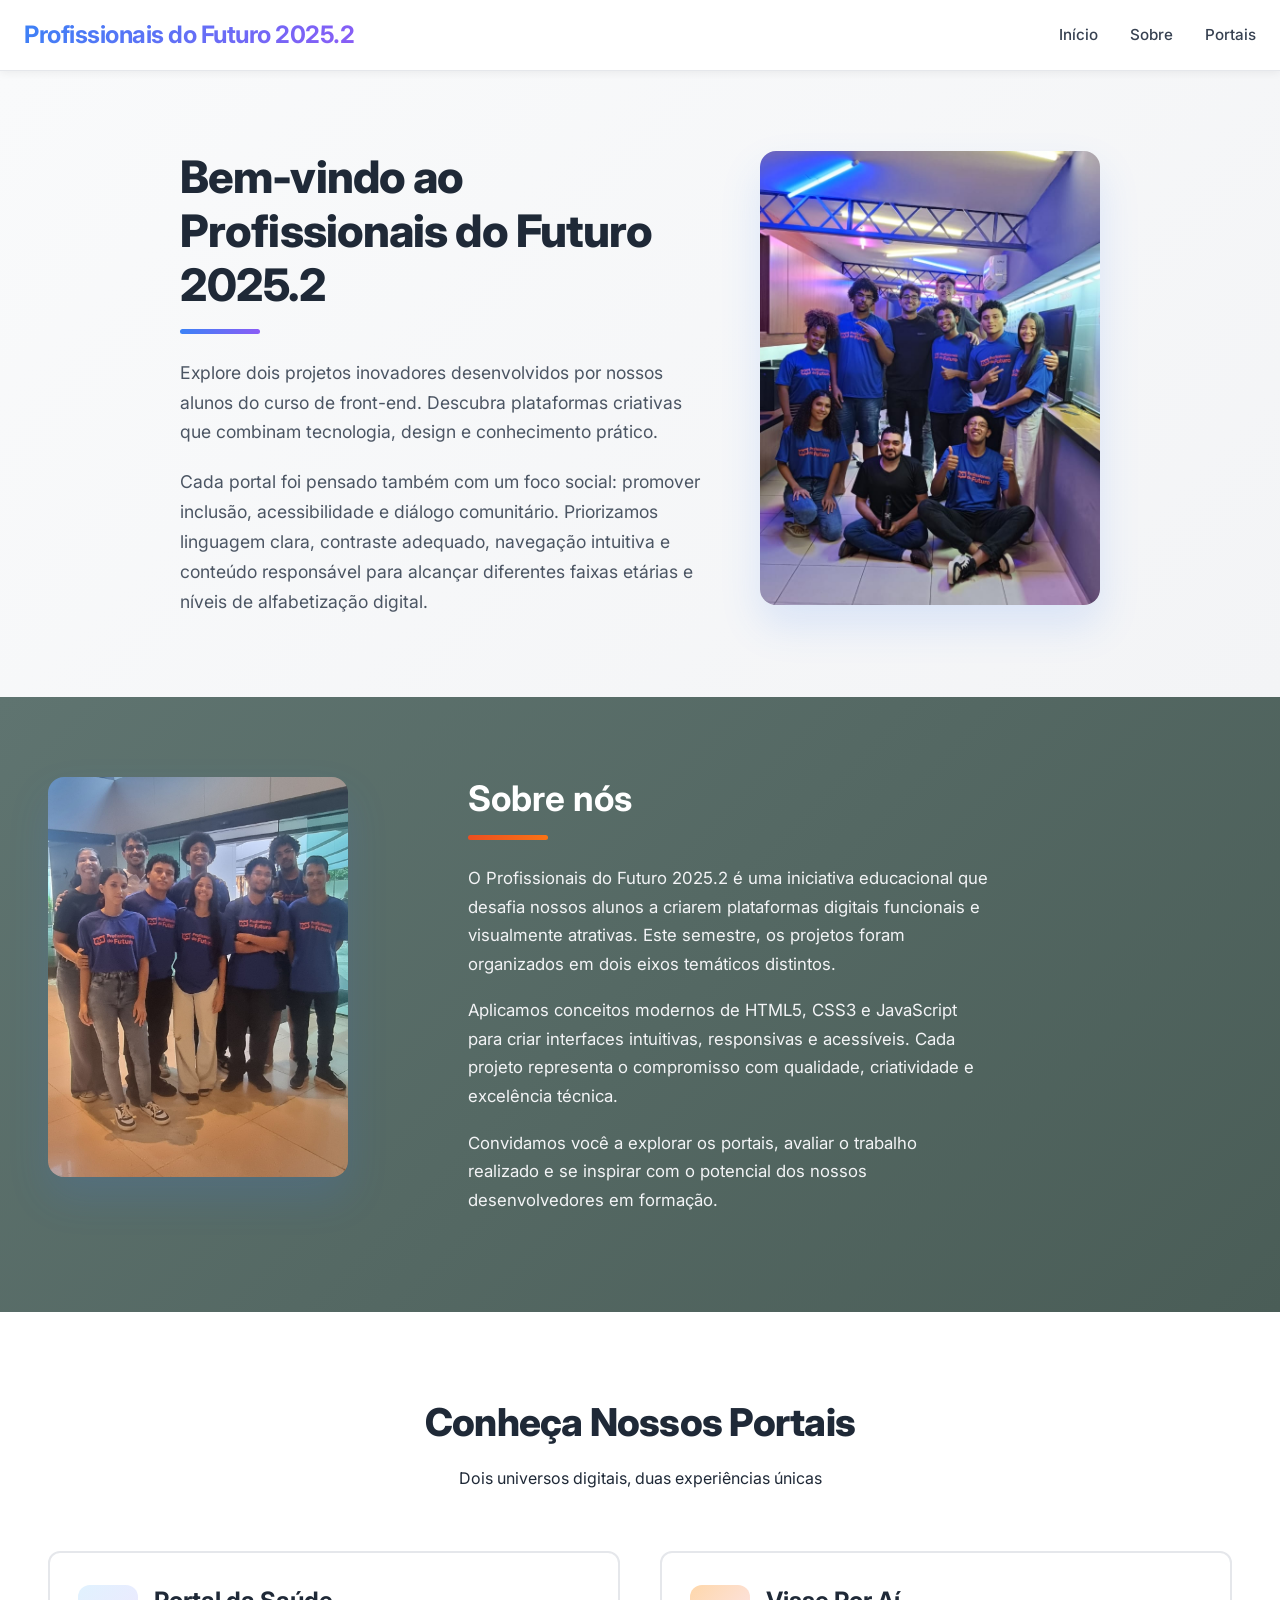
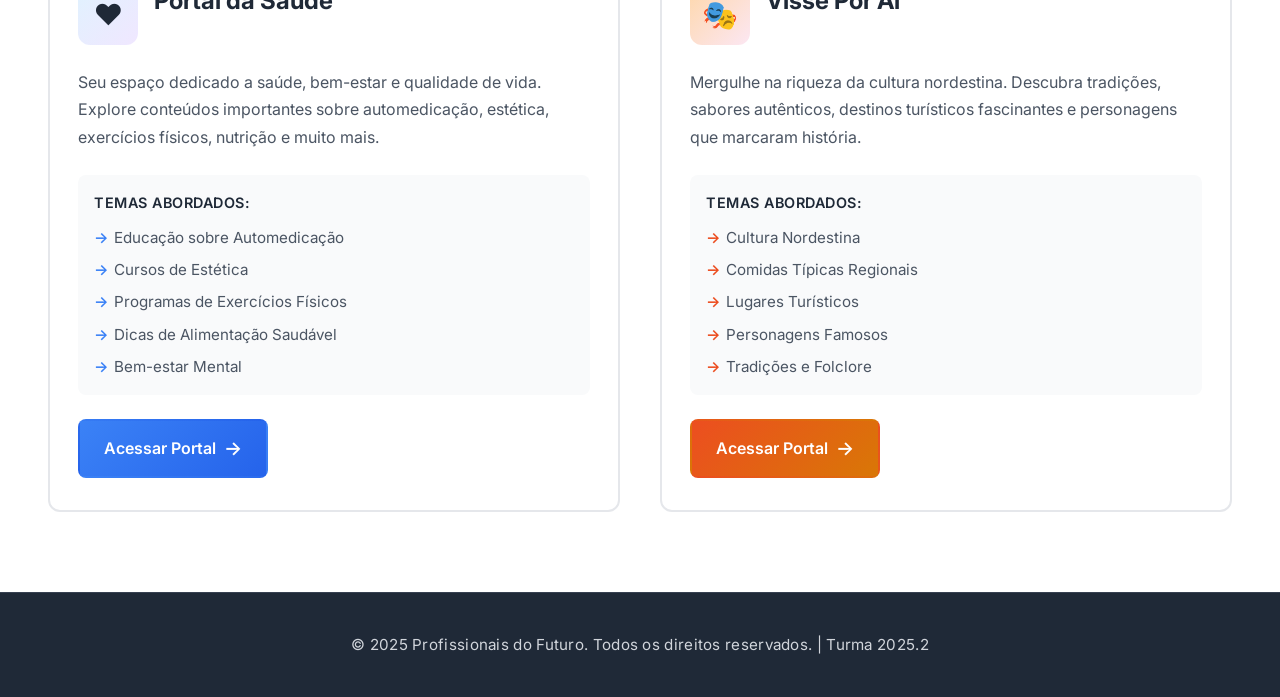
==== commit dec0d10b: "feat: versão final home" ====
--- a/index.html
+++ b/index.html
@@ -3,7 +3,7 @@
 <head>
   <meta charset="UTF-8" />
   <meta name="viewport" content="width=device-width, initial-scale=1.0"/>
-  <title>Início | Caminhos Digitais 2025.2</title>
+  <title>Início | Profissionais do Futuro 2025.2</title>
   <link rel="stylesheet" href="style.css" />
   <link href="https://fonts.googleapis.com/css2?family=Inter:wght@400;500;600;700;800&display=swap" rel="stylesheet">
 </head>
@@ -12,13 +12,13 @@
     <div class="navbar__wrapper">
       <div class="navbar__left">
         <div class="navbar__title">
-          <h1>Caminhos Digitais 2025.2</h1>
+          <h1>Profissionais do Futuro 2025.2</h1>
         </div>
       </div>
       <ul class="navbar__links">
         <li><a href="#inicio">Início</a></li>
+        <li><a href="#sobre">Sobre</a></li>
         <li><a href="#portais">Portais</a></li>
-        <li><a href="#sobre">Sobre</a></li>
       </ul>
     </div>
   </nav>
@@ -29,16 +29,16 @@
       <div class="container">
         <div class="hero__inner">
           <div class="hero__content">
-            <h2 class="hero__title">Bem-vindo ao Caminhos Digitais 2025.2</h2>
+            <h2 class="hero__title">Bem-vindo ao Profissionais do Futuro 2025.2</h2>
             <p class="hero__description">
               Explore dois projetos inovadores desenvolvidos por nossos alunos do curso de front-end. Descubra plataformas criativas que combinam tecnologia, design e conhecimento prático.
             </p>
             <p class="hero__description">
-              Cada portal foi cuidadosamente planejado com uma temática única para proporcionar experiências digitais memoráveis e educativas.
+              Cada portal foi pensado também com um foco social: promover inclusão, acessibilidade e diálogo comunitário. Priorizamos linguagem clara, contraste adequado, navegação intuitiva e conteúdo responsável para alcançar diferentes faixas etárias e níveis de alfabetização digital.
             </p>
           </div>
           <div class="hero__image">
-            <img src="./assets/turma.jpeg" alt="Ilustração Caminhos Digitais" class="hero__image-content" />
+            <img src="./assets/turma.jpeg" alt="Ilustração Profissionais do Futuro" class="hero__image-content" />
           </div>
         </div>
       </div>
@@ -49,12 +49,12 @@
       <div class="container">
         <div class="about__inner">
           <div class="about__image">
-            <img src="./assets/turma.jpeg" alt="Sobre o Projeto" class="about__image-content" />
+            <img src="./assets/sieg.jpg" alt="Sobre o Projeto" class="about__image-content" />
           </div>
           <div class="about__content">
             <h2 class="about__title">Sobre nós</h2>
             <p class="about__description">
-              O Caminhos Digitais 2025.2 é uma iniciativa educacional que desafia nossos alunos a criarem plataformas digitais funcionais e visualmente atrativas. Este semestre, os projetos foram organizados em dois eixos temáticos distintos.
+              O Profissionais do Futuro 2025.2 é uma iniciativa educacional que desafia nossos alunos a criarem plataformas digitais funcionais e visualmente atrativas. Este semestre, os projetos foram organizados em dois eixos temáticos distintos.
             </p>
             <p class="about__description">
               Aplicamos conceitos modernos de HTML5, CSS3 e JavaScript para criar interfaces intuitivas, responsivas e acessíveis. Cada projeto representa o compromisso com qualidade, criatividade e excelência técnica.
@@ -143,42 +143,11 @@
       </div>
     </section>
 
-    <!-- Seção Destaques -->
-    <section class="highlights">
-      <div class="container">
-        <h2 class="highlights__title">Destaques dos Portais</h2>
-        
-        <div class="highlights__grid">
-        <div class="highlight-item">
-          <div class="highlight-item__icon">📚</div>
-          <h3 class="highlight-item__title">Conteúdo Educativo</h3>
-          <p class="highlight-item__text">Informações confiáveis e bem estruturadas para diferentes públicos</p>
-        </div>
-
-        <div class="highlight-item">
-          <div class="highlight-item__icon">🎨</div>
-          <h3 class="highlight-item__title">Design Moderno</h3>
-          <p class="highlight-item__text">Interfaces visuais atrativas e alinhadas com tendências atuais</p>
-        </div>
-
-        <div class="highlight-item">
-          <div class="highlight-item__icon">📱</div>
-          <h3 class="highlight-item__title">Responsivo</h3>
-          <p class="highlight-item__text">Experiência perfeita em todos os dispositivos e tamanhos de tela</p>
-        </div>
-
-        <div class="highlight-item">
-          <div class="highlight-item__icon">⚡</div>
-          <h3 class="highlight-item__title">Performance</h3>
-          <p class="highlight-item__text">Sites rápidos e otimizados para melhor experiência do usuário</p>
-        </div>
-      </div>
-    </section>
   </main>
 
   <footer class="footer">
     <div class="container">
-      <p>&copy; 2025 Caminhos Digitais. Todos os direitos reservados. | Turma 2025.2</p>
+      <p>&copy; 2025 Profissionais do Futuro. Todos os direitos reservados. | Turma 2025.2</p>
     </div>
   </footer>
 </body>
